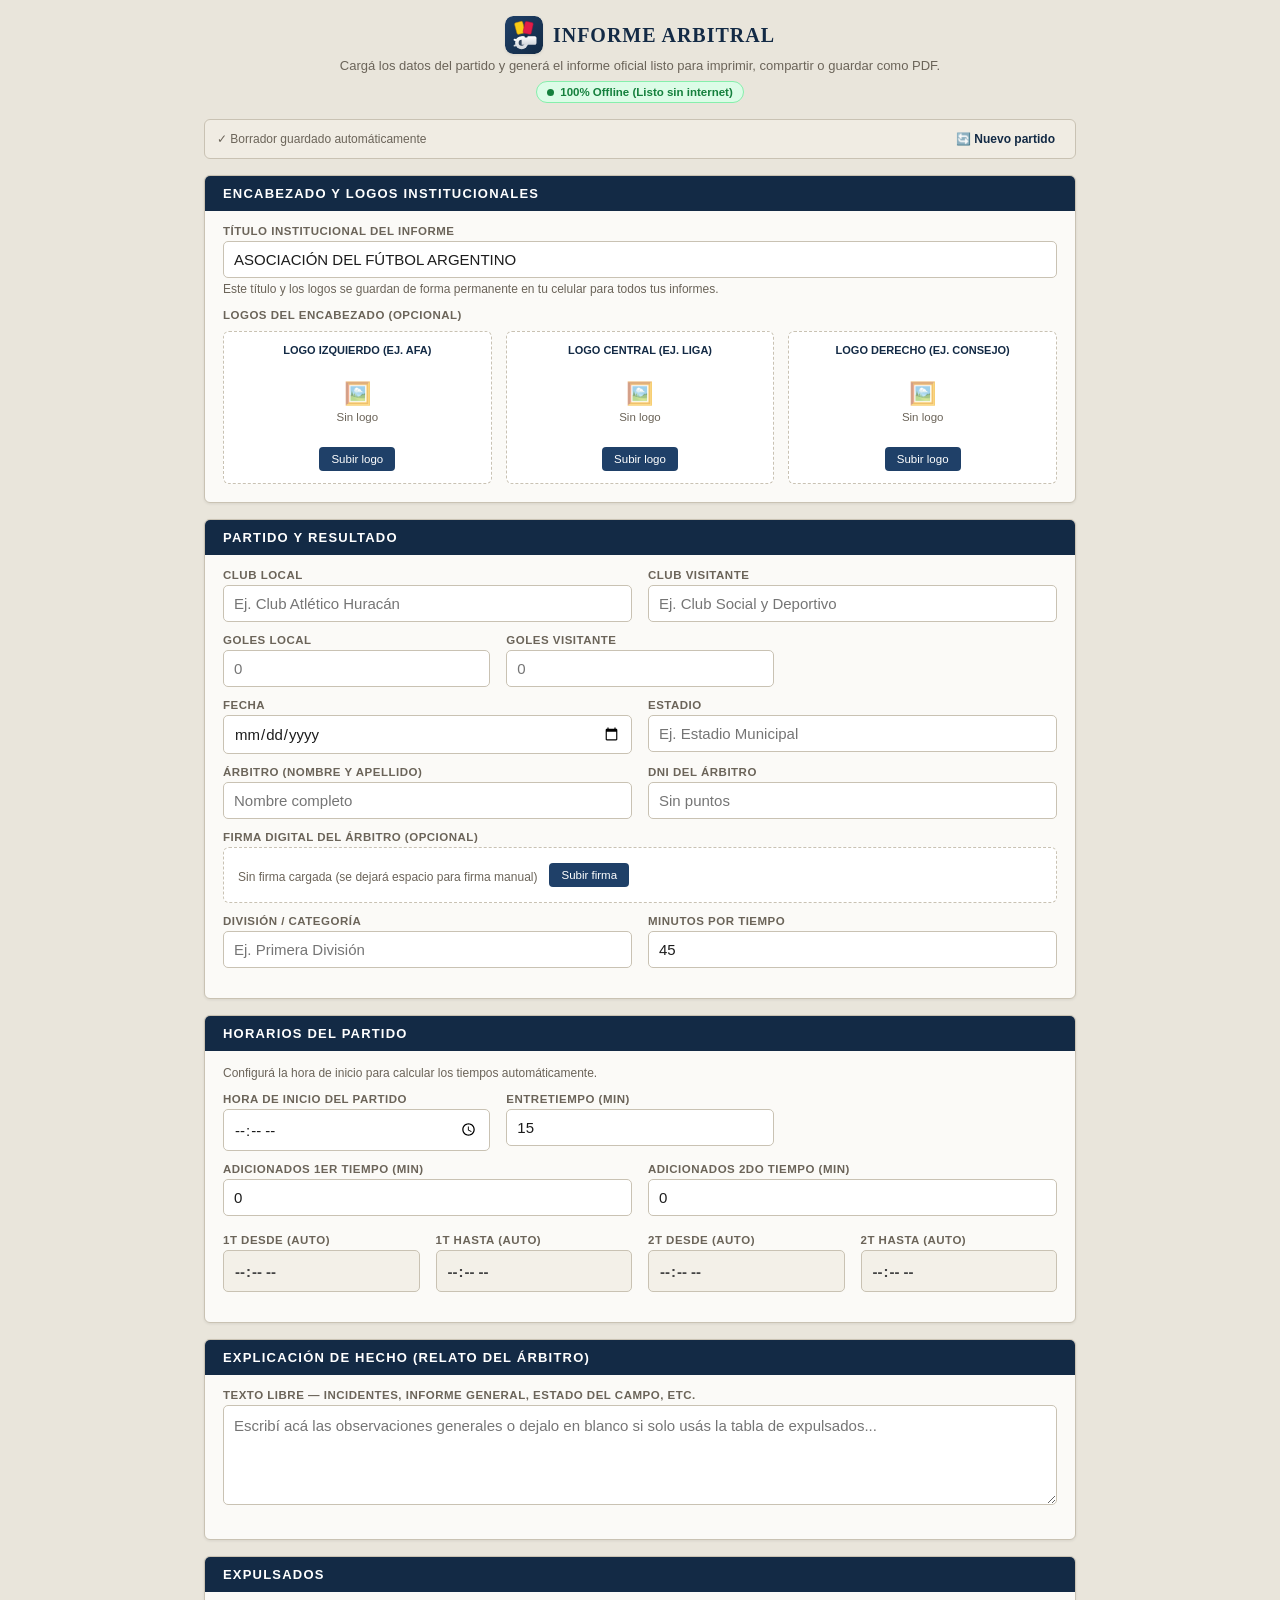
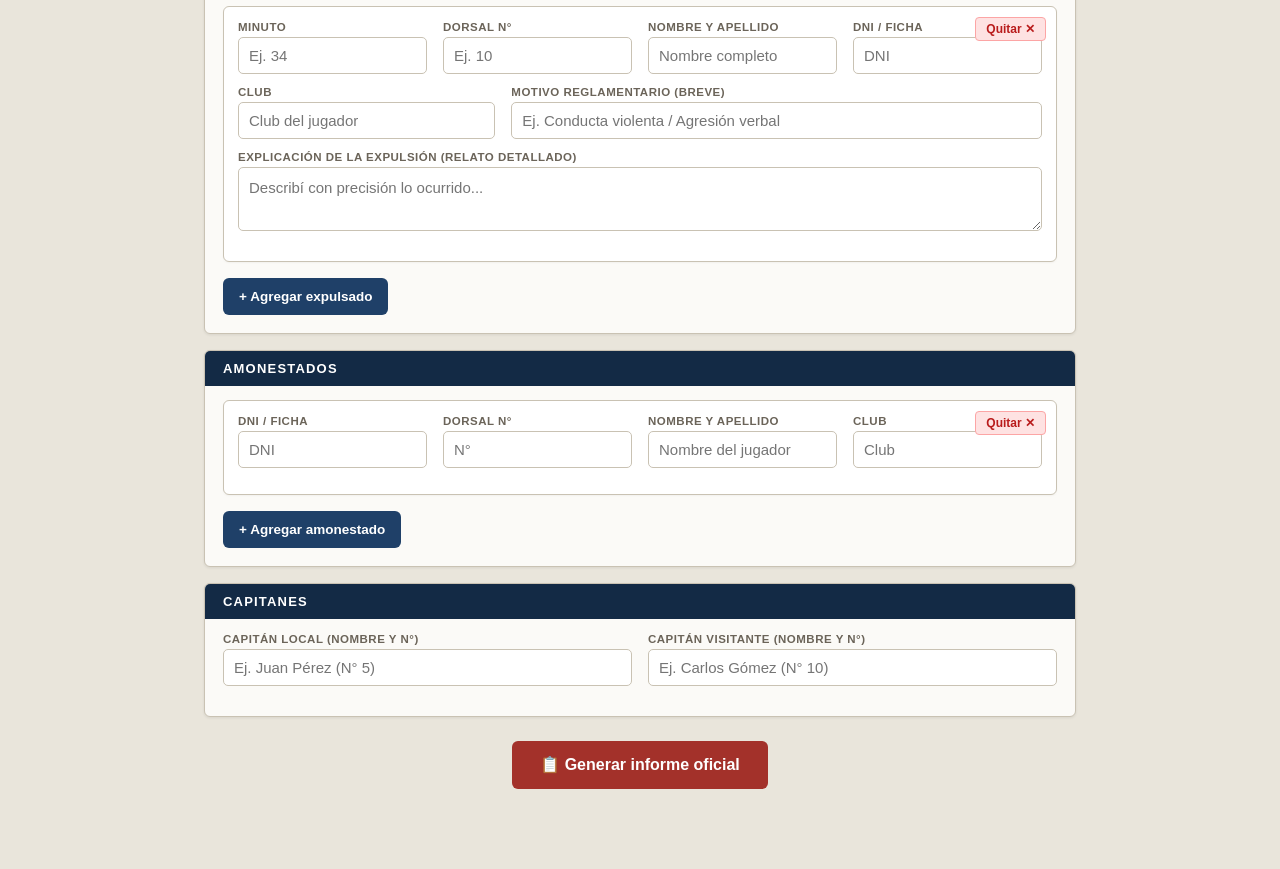
==== app/index.html @ c2d67154 "feat: add initial PWA setup with service worker, manifest, and offline capabilities - Created index." ====
<!DOCTYPE html>
<html lang="es">
<head>
  <meta charset="UTF-8">
  <meta name="viewport" content="width=device-width, initial-scale=1.0, maximum-scale=1.0, user-scalable=no, viewport-fit=cover">
  <title>Informe Arbitral - Fútbol Oficial</title>
  
  <!-- PWA & Mobile Meta Tags -->
  <meta name="theme-color" content="#132a45">
  <meta name="mobile-web-app-capable" content="yes">
  <meta name="apple-mobile-web-app-capable" content="yes">
  <meta name="apple-mobile-web-app-status-bar-style" content="black-translucent">
  <meta name="apple-mobile-web-app-title" content="Informe Árbitro">
  <meta name="description" content="Generador de informes arbitrales de fútbol reglamentarios, cálculo de tiempos y actas oficiales 100% offline.">

  <link rel="icon" type="image/svg+xml" href="favicon.svg">
  <link rel="apple-touch-icon" href="icons/apple-touch-icon.png">
  <link rel="manifest" href="manifest.webmanifest">
  <link rel="stylesheet" href="styles.css">
</head>
<body>
  <div class="app">

    <!-- Header Superior -->
    <header class="top">
      <div class="header-brand">
        <img src="favicon.svg" alt="Logo" class="app-logo-badge">
        <h1>Informe Arbitral</h1>
      </div>
      <p>Cargá los datos del partido y generá el informe oficial listo para imprimir, compartir o guardar como PDF.</p>
      
      <div class="status-bar">
        <span class="badge-offline" id="statusBadge">
          <span class="badge-dot"></span>
          <span id="statusText">100% Offline (Listo sin internet)</span>
        </span>
      </div>
    </header>

    <!-- Banner de Instalación PWA (Móviles / Tablets) -->
    <div class="install-banner" id="installBanner">
      <div class="install-banner-text">
        <span class="icon">📱</span>
        <div>
          <div class="install-banner-title">Instalar App en el Celular</div>
          <span style="font-size: 12px; opacity: 0.9;">Usala en la cancha sin conexión ni datos móviles.</span>
        </div>
      </div>
      <div class="install-banner-actions">
        <button type="button" class="btn-install-app" id="btnInstallApp" onclick="triggerInstallPrompt()">Instalar</button>
        <button type="button" class="btn-dismiss-install" onclick="dismissInstallBanner()" title="Cerrar">✕</button>
      </div>
    </div>

    <!-- Barra de Herramientas Rápidas -->
    <div class="quick-tools-bar" id="quickToolsBar">
      <div class="auto-save-status" id="saveIndicator">
        <span>✓ Borrador guardado automáticamente</span>
      </div>
      <div>
        <button type="button" class="btn-link-action" onclick="confirmarNuevoPartido()">🔄 Nuevo partido</button>
      </div>
    </div>

    <!-- Vista de Formulario -->
    <div id="formView">

      <!-- Personalización del Encabezado y Logos -->
      <div class="card">
        <h2>Encabezado y Logos Institucionales</h2>
        <div class="field">
          <label for="headerTitle">Título institucional del informe</label>
          <input
            id="headerTitle"
            type="text"
            value="ASOCIACIÓN DEL FÚTBOL ARGENTINO"
          />
          <p class="hint">Este título y los logos se guardan de forma permanente en tu celular para todos tus informes.</p>
        </div>

        <label>Logos del encabezado (opcional)</label>
        <div class="logo-uploaders-grid">
          <!-- Logo Izquierdo -->
          <div class="logo-slot" id="logoLeftSlot">
            <div class="logo-slot-title">Logo Izquierdo (Ej. AFA)</div>
            <div class="logo-preview-container" id="logoLeftPreview">
              <div class="logo-empty-placeholder">
                <span class="icon">🖼️</span>
                <span>Sin logo</span>
              </div>
            </div>
            <div class="file-input-wrapper" id="logoLeftUploadWrapper">
              <span class="btn-upload-logo">Subir logo</span>
              <input
                type="file"
                id="logoLeftInput"
                accept="image/*"
                onchange="handleLogoUpload('logoLeft', this)"
              />
            </div>
            <button
              type="button"
              class="btn-remove-logo"
              id="logoLeftRemoveBtn"
              style="display: none;"
              onclick="removeLogo('logoLeft')"
            >
              Quitar
            </button>
          </div>

          <!-- Logo Central -->
          <div class="logo-slot" id="logoCenterSlot">
            <div class="logo-slot-title">Logo Central (Ej. Liga)</div>
            <div class="logo-preview-container" id="logoCenterPreview">
              <div class="logo-empty-placeholder">
                <span class="icon">🖼️</span>
                <span>Sin logo</span>
              </div>
            </div>
            <div class="file-input-wrapper" id="logoCenterUploadWrapper">
              <span class="btn-upload-logo">Subir logo</span>
              <input
                type="file"
                id="logoCenterInput"
                accept="image/*"
                onchange="handleLogoUpload('logoCenter', this)"
              />
            </div>
            <button
              type="button"
              class="btn-remove-logo"
              id="logoCenterRemoveBtn"
              style="display: none;"
              onclick="removeLogo('logoCenter')"
            >
              Quitar
            </button>
          </div>

          <!-- Logo Derecho -->
          <div class="logo-slot" id="logoRightSlot">
            <div class="logo-slot-title">Logo Derecho (Ej. Consejo)</div>
            <div class="logo-preview-container" id="logoRightPreview">
              <div class="logo-empty-placeholder">
                <span class="icon">🖼️</span>
                <span>Sin logo</span>
              </div>
            </div>
            <div class="file-input-wrapper" id="logoRightUploadWrapper">
              <span class="btn-upload-logo">Subir logo</span>
              <input
                type="file"
                id="logoRightInput"
                accept="image/*"
                onchange="handleLogoUpload('logoRight', this)"
              />
            </div>
            <button
              type="button"
              class="btn-remove-logo"
              id="logoRightRemoveBtn"
              style="display: none;"
              onclick="removeLogo('logoRight')"
            >
              Quitar
            </button>
          </div>
        </div>
      </div>

      <!-- Partido y Resultado -->
      <div class="card">
        <h2>Partido y resultado</h2>
        <div class="grid">
          <div class="field">
            <label for="clubLocal">Club local</label>
            <input id="clubLocal" placeholder="Ej. Club Atlético Huracán" />
          </div>
          <div class="field">
            <label for="clubVisitante">Club visitante</label>
            <input id="clubVisitante" placeholder="Ej. Club Social y Deportivo" />
          </div>
        </div>
        <div class="grid cols3">
          <div class="field">
            <label for="golesLocal">Goles local</label>
            <input id="golesLocal" type="number" inputmode="numeric" min="0" placeholder="0" />
          </div>
          <div class="field">
            <label for="golesVisitante">Goles visitante</label>
            <input id="golesVisitante" type="number" inputmode="numeric" min="0" placeholder="0" />
          </div>
          <div></div>
        </div>
        <div class="grid">
          <div class="field">
            <label for="fecha">Fecha</label>
            <input id="fecha" type="date" />
          </div>
          <div class="field">
            <label for="estadio">Estadio</label>
            <input id="estadio" placeholder="Ej. Estadio Municipal" />
          </div>
        </div>
        <div class="grid">
          <div class="field">
            <label for="arbitro">Árbitro (Nombre y Apellido)</label>
            <input id="arbitro" oninput="saveRefereeData()" placeholder="Nombre completo" />
          </div>
          <div class="field">
            <label for="arbitroDni">DNI del árbitro</label>
            <input id="arbitroDni" inputmode="numeric" oninput="saveRefereeData()" placeholder="Sin puntos" />
          </div>
        </div>
        <div class="field">
          <label>Firma digital del árbitro (opcional)</label>
          <div class="signature-upload-wrapper">
            <div class="signature-preview" id="signaturePreview">
              <span class="hint">Sin firma cargada (se dejará espacio para firma manual)</span>
            </div>
            <div class="file-input-wrapper" id="signatureUploadBtnWrapper">
              <span class="btn-upload-logo">Subir firma</span>
              <input
                type="file"
                id="signatureInput"
                accept="image/*"
                onchange="handleSignatureUpload(this)"
              />
            </div>
            <button
              type="button"
              class="btn-remove-logo"
              id="signatureRemoveBtn"
              style="display: none;"
              onclick="removeSignature()"
            >
              Quitar firma
            </button>
          </div>
        </div>
        <div class="grid">
          <div class="field">
            <label for="division">División / Categoría</label>
            <input
              id="division"
              list="divisionesSugeridas"
              placeholder="Ej. Primera División"
              oninput="onDivisionChange()"
            />
            <datalist id="divisionesSugeridas">
              <option value="Primera División">
              <option value="Reserva">
              <option value="Sub-21">
              <option value="Sub-17">
              <option value="Sub-15">
              <option value="Femenino">
              <option value="Senior / Veteranos">
            </datalist>
          </div>
          <div class="field">
            <label for="duracionTiempo">Minutos por tiempo</label>
            <input
              id="duracionTiempo"
              type="number"
              inputmode="numeric"
              min="1"
              max="90"
              value="45"
              oninput="recalcularHorarios()"
              onchange="recalcularHorarios()"
            />
          </div>
        </div>
      </div>

      <!-- Horarios -->
      <div class="card">
        <h2>Horarios del Partido</h2>
        <p class="hint" id="duracionHint">Configurá la hora de inicio para calcular los tiempos automáticamente.</p>
        <div class="grid cols3">
          <div class="field">
            <label for="horaInicio">Hora de inicio del partido</label>
            <input id="horaInicio" type="time" onchange="recalcularHorarios()" />
          </div>
          <div class="field">
            <label for="descanso">Entretiempo (min)</label>
            <input id="descanso" type="number" inputmode="numeric" min="0" value="15" oninput="recalcularHorarios()" onchange="recalcularHorarios()" />
          </div>
          <div></div>
        </div>
        <div class="grid">
          <div class="field">
            <label for="adic1">Adicionados 1er tiempo (min)</label>
            <input id="adic1" type="number" inputmode="numeric" min="0" value="0" oninput="recalcularHorarios()" onchange="recalcularHorarios()" />
          </div>
          <div class="field">
            <label for="adic2">Adicionados 2do tiempo (min)</label>
            <input id="adic2" type="number" inputmode="numeric" min="0" value="0" oninput="recalcularHorarios()" onchange="recalcularHorarios()" />
          </div>
        </div>
        <div class="grid cols4" style="margin-top: 6px">
          <div class="field">
            <label>1T Desde (auto)</label>
            <input id="t1desde" type="time" readonly />
          </div>
          <div class="field">
            <label>1T Hasta (auto)</label>
            <input id="t1hasta" type="time" readonly />
          </div>
          <div class="field">
            <label>2T Desde (auto)</label>
            <input id="t2desde" type="time" readonly />
          </div>
          <div class="field">
            <label>2T Hasta (auto)</label>
            <input id="t2hasta" type="time" readonly />
          </div>
        </div>
      </div>

      <!-- Explicación de Hecho -->
      <div class="card">
        <h2>Explicación de hecho (relato del árbitro)</h2>
        <div class="field">
          <label for="relato">Texto libre — incidentes, informe general, estado del campo, etc.</label>
          <textarea
            id="relato"
            placeholder="Escribí acá las observaciones generales o dejalo en blanco si solo usás la tabla de expulsados..."
            style="min-height: 100px"
          ></textarea>
        </div>
      </div>

      <!-- Expulsados -->
      <div class="card">
        <h2>Expulsados</h2>
        <div id="expulsadosList"></div>
        <button type="button" class="add-btn" onclick="addExpulsado()">+ Agregar expulsado</button>
      </div>

      <!-- Amonestados -->
      <div class="card">
        <h2>Amonestados</h2>
        <div id="amonestadosList"></div>
        <button type="button" class="add-btn" onclick="addAmonestado()">+ Agregar amonestado</button>
      </div>

      <!-- Capitanes -->
      <div class="card">
        <h2>Capitanes</h2>
        <div class="grid">
          <div class="field">
            <label for="capLocal">Capitán local (nombre y N°)</label>
            <input id="capLocal" placeholder="Ej. Juan Pérez (N° 5)" />
          </div>
          <div class="field">
            <label for="capVisitante">Capitán visitante (nombre y N°)</label>
            <input id="capVisitante" placeholder="Ej. Carlos Gómez (N° 10)" />
          </div>
        </div>
      </div>

      <div class="actions">
        <button type="button" class="btn-primary" onclick="generarInforme()">📋 Generar informe oficial</button>
      </div>
    </div>

    <!-- Vista de Reporte Final -->
    <div id="reportView">
      <div class="print-toolbar">
        <button type="button" class="btn-secondary" onclick="volverAFormulario()">← Editar datos</button>
        <button type="button" class="btn-primary" onclick="imprimirInforme()">🖨️ Imprimir / Guardar PDF</button>
        <button type="button" class="btn-share" onclick="compartirInforme()">📲 Compartir (WhatsApp)</button>
        <button type="button" class="btn-secondary" onclick="copiarTextoInforme()">📋 Copiar Resumen</button>
      </div>
      <div class="report-page" id="reportContent"></div>
    </div>

  </div>

  <!-- Toast Notification -->
  <div class="toast-container" id="toast">
    <span id="toastMessage">✓ Notificación</span>
  </div>

  <!-- Modal Instrucciones iOS -->
  <div class="modal-overlay" id="iosInstallModal">
    <div class="modal-card">
      <div style="font-size: 36px; margin-bottom: 8px;">📲</div>
      <h3>Cómo instalar en tu iPhone / iPad</h3>
      <ol>
        <li>Toca el botón <strong>Compartir</strong> <span style="font-size: 16px;">(el ícono de la flecha hacia arriba ⎋)</span> en la barra inferior de Safari.</li>
        <li>Baja por las opciones y selecciona <strong>"Agregar a pantalla de inicio"</strong> ➕.</li>
        <li>Toca <strong>"Agregar"</strong> arriba a la derecha.</li>
      </ol>
      <button type="button" class="btn-modal-close" onclick="closeIosModal()">Entendido</button>
    </div>
  </div>

  <script src="app.js"></script>
</body>
</html>
---- app/styles.css ----
:root {
  --navy: #132a45;
  --navy-light: #1f4068;
  --paper: #fbfaf7;
  --line: #c9c2b3;
  --accent: #a3312a;
  --accent-hover: #88241e;
  --ink: #1c1c1c;
  --muted: #6b6459;
  --green: #15803d;
  --green-light: #dcfce7;
  --green-border: #86efac;
  --amber: #b45309;
  --amber-light: #fef3c7;
  --shadow-sm: 0 1px 3px rgba(0, 0, 0, 0.08);
  --shadow-md: 0 4px 12px rgba(0, 0, 0, 0.12);
  --radius-sm: 6px;
  --radius-md: 10px;
}

* {
  box-sizing: border-box;
  -webkit-tap-highlight-color: transparent;
}

body {
  margin: 0;
  font-family: 'Georgia', 'Times New Roman', serif;
  background: #e9e5db;
  color: var(--ink);
  min-height: 100vh;
  padding-bottom: env(safe-area-inset-bottom, 20px);
}

.app {
  max-width: 900px;
  margin: 0 auto;
  padding: 16px 14px 80px;
  padding-top: max(16px, env(safe-area-inset-top, 16px));
}

/* ---- HEADER SUPERIOR & ESTADO ---- */
header.top {
  text-align: center;
  margin-bottom: 16px;
}

.header-brand {
  display: flex;
  align-items: center;
  justify-content: center;
  gap: 10px;
  margin-bottom: 4px;
}

.app-logo-badge {
  width: 38px;
  height: 38px;
  border-radius: 8px;
  box-shadow: var(--shadow-sm);
}

header.top h1 {
  font-size: 20px;
  letter-spacing: 1px;
  color: var(--navy);
  margin: 0;
  text-transform: uppercase;
}

header.top p {
  margin: 4px 0 8px;
  color: var(--muted);
  font-size: 13px;
  font-family: -apple-system, BlinkMacSystemFont, "Segoe UI", Roboto, Helvetica, Arial, sans-serif;
}

/* Badges de Estado */
.status-bar {
  display: flex;
  justify-content: center;
  align-items: center;
  gap: 8px;
  flex-wrap: wrap;
  margin-top: 6px;
}

.badge-offline {
  display: inline-flex;
  align-items: center;
  gap: 6px;
  background: var(--green-light);
  color: var(--green);
  border: 1px solid var(--green-border);
  padding: 4px 10px;
  border-radius: 20px;
  font-size: 11.5px;
  font-weight: 600;
  font-family: -apple-system, BlinkMacSystemFont, "Segoe UI", Roboto, Helvetica, Arial, sans-serif;
}

.badge-dot {
  width: 7px;
  height: 7px;
  background-color: var(--green);
  border-radius: 50%;
  animation: pulse-green 2s infinite;
}

@keyframes pulse-green {
  0% { transform: scale(0.95); opacity: 0.8; }
  50% { transform: scale(1.2); opacity: 1; }
  100% { transform: scale(0.95); opacity: 0.8; }
}

/* ---- BANNER DE INSTALACIÓN PWA ---- */
.install-banner {
  display: none;
  background: linear-gradient(135deg, var(--navy) 0%, var(--navy-light) 100%);
  color: #fff;
  padding: 12px 16px;
  border-radius: var(--radius-md);
  margin-bottom: 16px;
  box-shadow: var(--shadow-md);
  align-items: center;
  justify-content: space-between;
  gap: 12px;
  font-family: -apple-system, BlinkMacSystemFont, "Segoe UI", Roboto, Helvetica, Arial, sans-serif;
}

.install-banner-text {
  display: flex;
  align-items: center;
  gap: 10px;
  font-size: 13px;
}

.install-banner-text .icon {
  font-size: 24px;
}

.install-banner-title {
  font-weight: bold;
  font-size: 14px;
}

.install-banner-actions {
  display: flex;
  align-items: center;
  gap: 8px;
}

.btn-install-app {
  background: #facc15;
  color: #111;
  font-weight: bold;
  border: none;
  padding: 8px 14px;
  border-radius: 6px;
  font-size: 13px;
  cursor: pointer;
  white-space: nowrap;
  transition: transform 0.1s, background-color 0.2s;
}

.btn-install-app:active {
  transform: scale(0.96);
}

.btn-dismiss-install {
  background: transparent;
  color: rgba(255, 255, 255, 0.7);
  border: none;
  font-size: 18px;
  cursor: pointer;
  padding: 4px 6px;
}

/* Barra de herramientas rápida */
.quick-tools-bar {
  display: flex;
  justify-content: space-between;
  align-items: center;
  background: #f0ece3;
  border: 1px solid var(--line);
  border-radius: var(--radius-sm);
  padding: 8px 12px;
  margin-bottom: 16px;
  font-family: -apple-system, BlinkMacSystemFont, "Segoe UI", Roboto, Helvetica, Arial, sans-serif;
  font-size: 12px;
}

.auto-save-status {
  color: var(--muted);
  display: flex;
  align-items: center;
  gap: 5px;
}

.btn-link-action {
  background: none;
  border: none;
  color: var(--navy);
  font-weight: 600;
  font-size: 12px;
  cursor: pointer;
  padding: 4px 8px;
  border-radius: 4px;
}

.btn-link-action:hover {
  background: rgba(19, 42, 69, 0.08);
}

/* ---- CARDS & FORMULARIO ---- */
.card {
  background: var(--paper);
  border: 1px solid var(--line);
  border-radius: var(--radius-sm);
  padding: 18px 18px;
  margin-bottom: 16px;
  box-shadow: var(--shadow-sm);
}

.card h2 {
  font-family: -apple-system, BlinkMacSystemFont, "Segoe UI", Roboto, Helvetica, Arial, sans-serif;
  font-size: 13px;
  letter-spacing: 1.2px;
  text-transform: uppercase;
  color: #fff;
  background: var(--navy);
  margin: -18px -18px 14px;
  padding: 10px 18px;
  border-radius: 5px 5px 0 0;
  display: flex;
  align-items: center;
  justify-content: space-between;
}

.grid {
  display: grid;
  grid-template-columns: 1fr 1fr;
  gap: 12px 16px;
}

.grid.cols3 {
  grid-template-columns: 1fr 1fr 1fr;
}

.grid.cols4 {
  grid-template-columns: 1fr 1fr 1fr 1fr;
}

@media (max-width: 640px) {
  .grid,
  .grid.cols3,
  .grid.cols4 {
    grid-template-columns: 1fr;
    gap: 10px;
  }
}

label {
  font-family: -apple-system, BlinkMacSystemFont, "Segoe UI", Roboto, Helvetica, Arial, sans-serif;
  font-size: 11.5px;
  color: var(--muted);
  text-transform: uppercase;
  letter-spacing: 0.5px;
  display: block;
  margin-bottom: 4px;
  font-weight: 600;
}

input,
select,
textarea {
  width: 100%;
  font-family: -apple-system, BlinkMacSystemFont, "Segoe UI", Roboto, Helvetica, Arial, sans-serif;
  font-size: 15px; /* Evita auto-zoom en Safari iOS */
  padding: 9px 10px;
  border: 1px solid var(--line);
  border-radius: 5px;
  background: #fff;
  color: var(--ink);
  transition: border-color 0.2s, box-shadow 0.2s;
}

input:focus,
select:focus,
textarea:focus {
  outline: none;
  border-color: var(--navy-light);
  box-shadow: 0 0 0 2px rgba(31, 64, 104, 0.15);
}

input[readonly] {
  background-color: #f3f0e8;
  color: #444;
  font-weight: bold;
}

textarea {
  resize: vertical;
  min-height: 64px;
  line-height: 1.4;
}

.field {
  margin-bottom: 12px;
}

.row-item {
  border: 1px solid var(--line);
  border-radius: var(--radius-sm);
  padding: 14px 14px;
  margin-bottom: 12px;
  background: #fff;
  position: relative;
  box-shadow: 0 1px 2px rgba(0,0,0,0.04);
}

.row-item .del {
  position: absolute;
  top: 10px;
  right: 10px;
  background: #fee2e2;
  border: 1px solid #fca5a5;
  color: #b91c1c;
  font-family: -apple-system, BlinkMacSystemFont, "Segoe UI", Roboto, sans-serif;
  font-size: 12px;
  font-weight: bold;
  cursor: pointer;
  width: auto;
  padding: 4px 10px;
  border-radius: 4px;
  transition: background 0.15s;
}

.row-item .del:hover {
  background: #fecaca;
}

.add-btn {
  font-family: -apple-system, BlinkMacSystemFont, "Segoe UI", Roboto, sans-serif;
  background: var(--navy-light);
  color: #fff;
  border: none;
  padding: 11px 16px;
  border-radius: 6px;
  font-size: 13.5px;
  font-weight: 600;
  cursor: pointer;
  margin-top: 4px;
  display: inline-flex;
  align-items: center;
  gap: 6px;
  transition: background 0.2s;
}

.add-btn:hover {
  background: var(--navy);
}

.actions {
  display: flex;
  gap: 12px;
  justify-content: center;
  margin-top: 24px;
  flex-wrap: wrap;
}

.btn-primary {
  font-family: -apple-system, BlinkMacSystemFont, "Segoe UI", Roboto, sans-serif;
  background: var(--accent);
  color: #fff;
  border: none;
  padding: 14px 28px;
  border-radius: 6px;
  font-size: 16px;
  font-weight: bold;
  cursor: pointer;
  transition: background 0.2s, transform 0.1s;
  min-height: 48px;
  display: inline-flex;
  align-items: center;
  justify-content: center;
  gap: 8px;
}

.btn-primary:hover {
  background: var(--accent-hover);
}

.btn-primary:active {
  transform: scale(0.98);
}

.btn-secondary {
  font-family: -apple-system, BlinkMacSystemFont, "Segoe UI", Roboto, sans-serif;
  background: #fff;
  color: var(--navy);
  border: 1.5px solid var(--navy);
  padding: 13px 24px;
  border-radius: 6px;
  font-size: 15px;
  font-weight: 600;
  cursor: pointer;
  transition: background 0.2s;
  min-height: 48px;
  display: inline-flex;
  align-items: center;
  justify-content: center;
  gap: 8px;
}

.btn-secondary:hover {
  background: #f0f0f0;
}

.btn-share {
  font-family: -apple-system, BlinkMacSystemFont, "Segoe UI", Roboto, sans-serif;
  background: #25d366;
  color: #fff;
  border: none;
  padding: 13px 22px;
  border-radius: 6px;
  font-size: 15px;
  font-weight: bold;
  cursor: pointer;
  min-height: 48px;
  display: inline-flex;
  align-items: center;
  justify-content: center;
  gap: 8px;
  box-shadow: 0 2px 4px rgba(37, 211, 102, 0.3);
  transition: opacity 0.2s;
}

.btn-share:hover {
  opacity: 0.92;
}

.hint {
  font-family: -apple-system, BlinkMacSystemFont, "Segoe UI", Roboto, sans-serif;
  font-size: 12px;
  color: var(--muted);
  margin-top: 3px;
  line-height: 1.35;
}

/* ---- LOGO UPLOADERS ---- */
.logo-uploaders-grid {
  display: grid;
  grid-template-columns: 1fr 1fr 1fr;
  gap: 14px;
  margin-top: 10px;
}

@media (max-width: 640px) {
  .logo-uploaders-grid {
    grid-template-columns: 1fr;
  }
}

.logo-slot {
  background: #fff;
  border: 1px dashed var(--line);
  border-radius: 6px;
  padding: 12px;
  text-align: center;
  position: relative;
  display: flex;
  flex-direction: column;
  align-items: center;
  justify-content: center;
  min-height: 135px;
  transition: border-color 0.2s, background-color 0.2s;
}

.logo-slot:hover {
  border-color: var(--navy-light);
  background: #faf9f6;
}

.logo-slot-title {
  font-family: -apple-system, BlinkMacSystemFont, "Segoe UI", Roboto, sans-serif;
  font-size: 11px;
  font-weight: bold;
  color: var(--navy);
  text-transform: uppercase;
  margin-bottom: 8px;
}

.logo-preview-container {
  width: 100%;
  height: 75px;
  display: flex;
  align-items: center;
  justify-content: center;
  margin-bottom: 8px;
}

.logo-preview-img {
  max-width: 100%;
  max-height: 75px;
  object-fit: contain;
  border-radius: 3px;
}

.logo-empty-placeholder {
  font-family: -apple-system, BlinkMacSystemFont, "Segoe UI", Roboto, sans-serif;
  font-size: 11.5px;
  color: var(--muted);
  display: flex;
  flex-direction: column;
  align-items: center;
  gap: 4px;
}

.logo-empty-placeholder span.icon {
  font-size: 22px;
  opacity: 0.6;
}

.file-input-wrapper {
  position: relative;
  overflow: hidden;
  display: inline-block;
  cursor: pointer;
}

.file-input-wrapper input[type="file"] {
  position: absolute;
  left: 0;
  top: 0;
  opacity: 0;
  width: 100%;
  height: 100%;
  cursor: pointer;
}

.btn-upload-logo {
  font-family: -apple-system, BlinkMacSystemFont, "Segoe UI", Roboto, sans-serif;
  font-size: 11.5px;
  padding: 6px 12px;
  background: var(--navy-light);
  color: #fff;
  border-radius: 4px;
  cursor: pointer;
  display: inline-block;
  pointer-events: none;
}

.btn-remove-logo {
  font-family: -apple-system, BlinkMacSystemFont, "Segoe UI", Roboto, sans-serif;
  font-size: 11.5px;
  background: #fff;
  color: var(--accent);
  border: 1px solid var(--accent);
  padding: 4px 10px;
  border-radius: 4px;
  cursor: pointer;
  margin-top: 4px;
}

.btn-remove-logo:hover {
  background: var(--accent);
  color: #fff;
}

/* ---- FIRMA DIGITAL ---- */
.signature-upload-wrapper {
  display: flex;
  align-items: center;
  gap: 12px;
  background: #fff;
  border: 1px dashed var(--line);
  border-radius: 6px;
  padding: 10px 14px;
  flex-wrap: wrap;
  min-height: 56px;
}

.signature-preview {
  display: flex;
  align-items: center;
}

.signature-preview-img {
  max-height: 48px;
  max-width: 140px;
  object-fit: contain;
  border-radius: 3px;
}

.sign-row {
  display: flex;
  justify-content: space-between;
  align-items: flex-end;
  margin-top: 36px;
  font-size: 13px;
}

.sign-col {
  text-align: center;
  min-width: 200px;
}

.sign-img {
  max-height: 60px;
  max-width: 180px;
  object-fit: contain;
  display: block;
  margin: 0 auto 4px;
}

.sign-placeholder-space {
  height: 38px;
}

.sign-line {
  border-top: 1px solid #000;
  padding-top: 5px;
  font-size: 13px;
}

/* ---- REPORT VIEW & IMPRESIÓN ---- */
#reportView {
  display: none;
}

.print-toolbar {
  display: flex;
  gap: 10px;
  justify-content: center;
  margin-bottom: 18px;
  flex-wrap: wrap;
}

.report-page {
  background: #fff;
  border: 1px solid var(--line);
  padding: 36px 40px;
  font-family: Arial, sans-serif;
  color: #111;
  line-height: 1.5;
  -webkit-print-color-adjust: exact;
  print-color-adjust: exact;
  box-shadow: var(--shadow-sm);
}

@media (max-width: 640px) {
  .report-page {
    padding: 20px 16px;
  }
}

.report-header {
  margin-bottom: 18px;
  text-align: center;
}

.report-header-logos {
  display: flex;
  justify-content: space-between;
  align-items: center;
  margin-bottom: 14px;
  padding: 0 10px;
  min-height: 70px;
}

.report-header-logos.single {
  justify-content: center;
}

.report-header-logos.double {
  justify-content: space-around;
}

.report-header-logos img {
  height: 70px;
  max-height: 70px;
  width: auto;
  object-fit: contain;
}

.report-header-title {
  font-size: 16px;
  font-weight: bold;
  letter-spacing: 0.5px;
  text-transform: uppercase;
  color: #000;
  margin: 0;
}

.report-page h1 {
  text-align: center;
  font-size: 16px;
  letter-spacing: 0.5px;
  margin: 16px 0 18px;
  text-transform: uppercase;
}

.box {
  border: 1px solid #000;
  padding: 10px 14px;
  margin-bottom: 16px;
  font-size: 13px;
}

.box .title {
  text-align: center;
  font-weight: bold;
  border-bottom: 1px solid #000;
  padding-bottom: 6px;
  margin-bottom: 8px;
}

.box p {
  margin: 5px 0;
}

.report-page h3 {
  text-align: center;
  font-size: 13px;
  margin: 20px 0 10px;
}

.report-page p.body-text {
  font-size: 13px;
  text-transform: uppercase;
  text-decoration: underline;
  margin: 0 0 12px;
}

table.rep-table {
  width: 100%;
  border-collapse: collapse;
  margin-bottom: 18px;
  font-size: 13px;
}

table.rep-table th,
table.rep-table td {
  border: 1px solid #000;
  padding: 6px 10px;
  text-align: center;
}

table.rep-table th {
  background: #f0f0f0;
}

.cap-line {
  font-size: 13px;
  margin: 8px 0;
}

/* ---- TOAST NOTIFICATION ---- */
.toast-container {
  position: fixed;
  bottom: 24px;
  left: 50%;
  transform: translateX(-50%) translateY(100px);
  background: #1e293b;
  color: #fff;
  padding: 10px 18px;
  border-radius: 30px;
  font-size: 13.5px;
  font-family: -apple-system, BlinkMacSystemFont, "Segoe UI", Roboto, sans-serif;
  font-weight: 500;
  box-shadow: 0 8px 24px rgba(0, 0, 0, 0.25);
  display: flex;
  align-items: center;
  gap: 8px;
  z-index: 9999;
  opacity: 0;
  transition: transform 0.3s cubic-bezier(0.16, 1, 0.3, 1), opacity 0.3s ease;
  pointer-events: none;
}

.toast-container.show {
  transform: translateX(-50%) translateY(0);
  opacity: 1;
}

/* ---- MODAL PARA INSTRUCCIONES iOS ---- */
.modal-overlay {
  display: none;
  position: fixed;
  top: 0;
  left: 0;
  right: 0;
  bottom: 0;
  background: rgba(0, 0, 0, 0.6);
  z-index: 10000;
  align-items: center;
  justify-content: center;
  padding: 20px;
}

.modal-card {
  background: #fff;
  border-radius: 12px;
  padding: 24px 20px;
  max-width: 400px;
  width: 100%;
  box-shadow: 0 12px 32px rgba(0,0,0,0.3);
  font-family: -apple-system, BlinkMacSystemFont, "Segoe UI", Roboto, sans-serif;
  text-align: center;
}

.modal-card h3 {
  margin-top: 0;
  color: var(--navy);
  font-size: 17px;
}

.modal-card ol {
  text-align: left;
  padding-left: 20px;
  font-size: 14px;
  line-height: 1.6;
  color: #333;
}

.modal-card .btn-modal-close {
  background: var(--navy);
  color: #fff;
  border: none;
  padding: 10px 20px;
  border-radius: 6px;
  font-weight: bold;
  cursor: pointer;
  margin-top: 14px;
}

/* ---- MEDIA PRINT ---- */
@media print {
  body {
    background: #fff;
  }
  .app {
    max-width: 100%;
    padding: 0;
  }
  .print-toolbar,
  header.top,
  .install-banner,
  .quick-tools-bar,
  .toast-container,
  .modal-overlay {
    display: none !important;
  }
  #formView {
    display: none !important;
  }
  .report-page {
    border: none;
    padding: 0;
    box-shadow: none;
  }
}
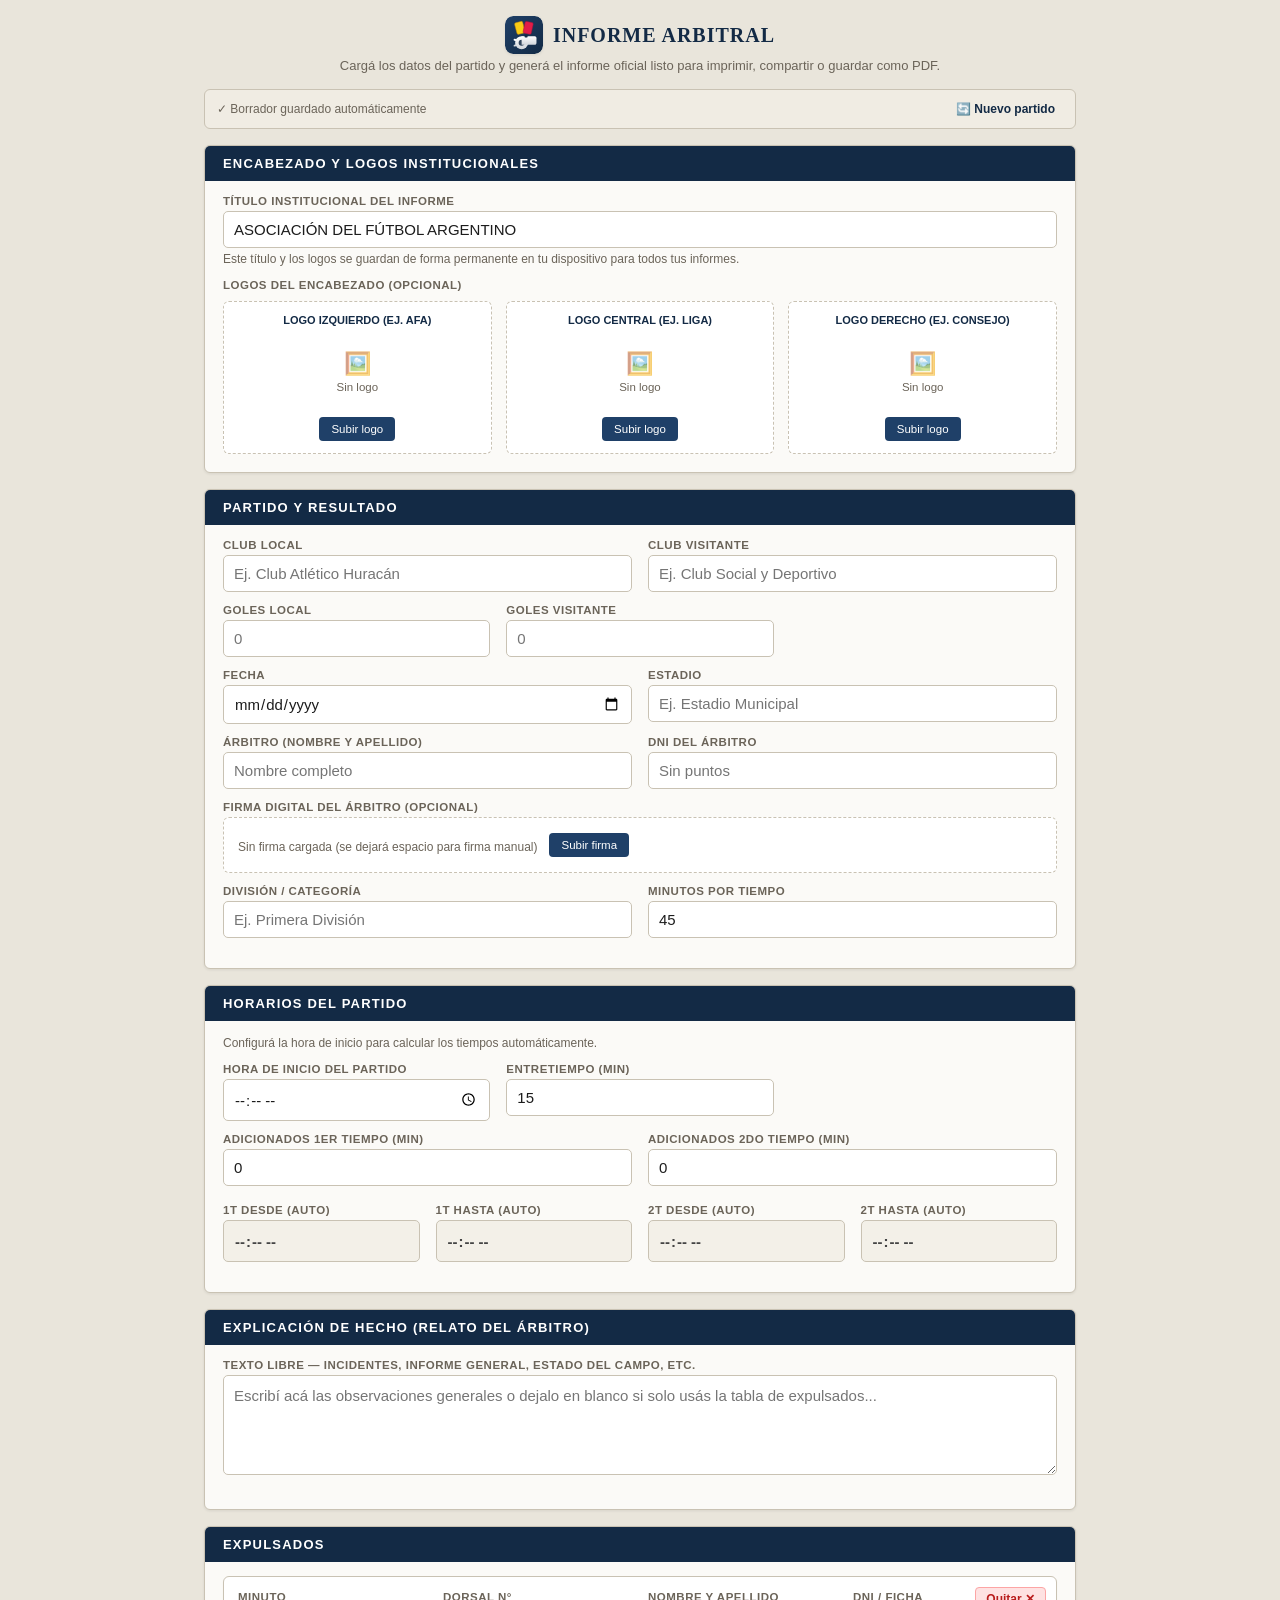
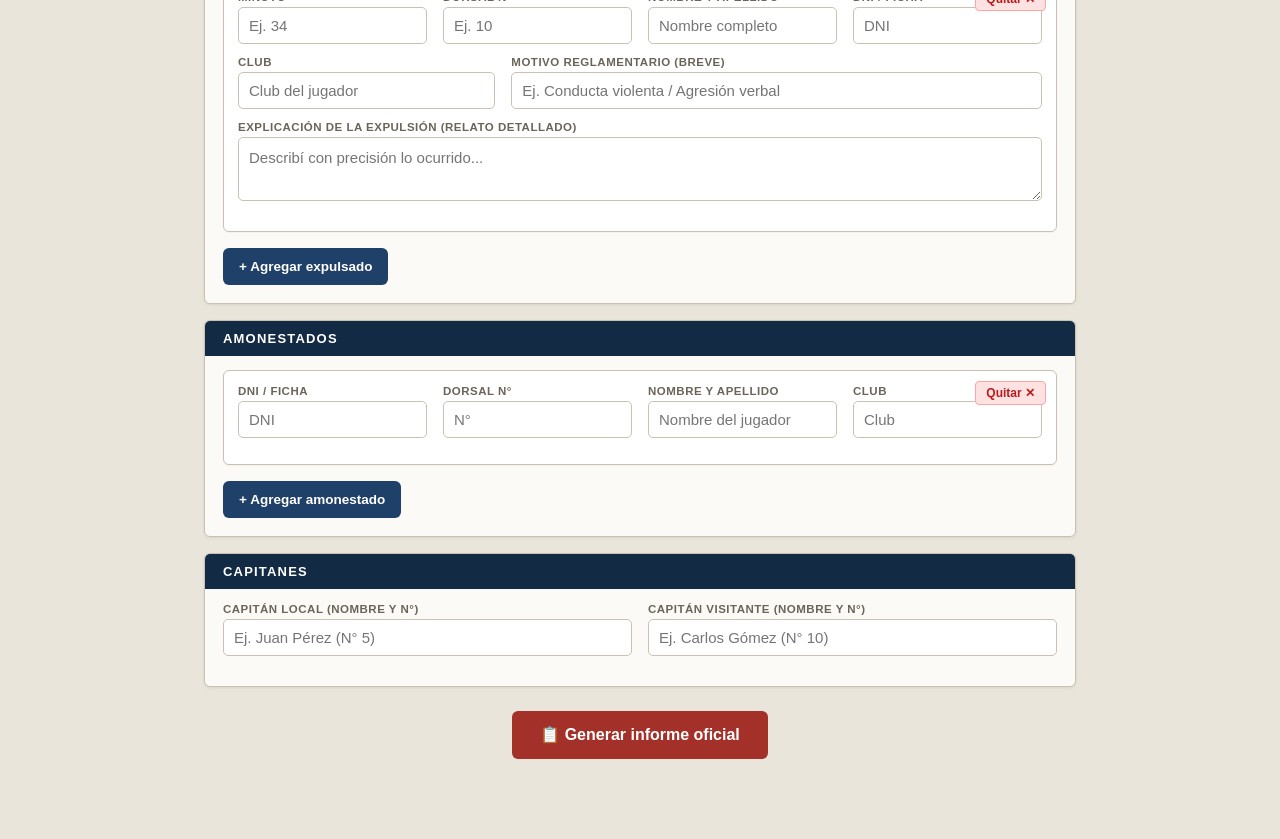
==== commit 2d045f50: "Add PWA support with service worker, manifest, and icons - Created a web app manifest (manifest.webm" ====
--- a/app/index.html
+++ b/app/index.html
@@ -28,16 +28,9 @@
         <h1>Informe Arbitral</h1>
       </div>
       <p>Cargá los datos del partido y generá el informe oficial listo para imprimir, compartir o guardar como PDF.</p>
-      
-      <div class="status-bar">
-        <span class="badge-offline" id="statusBadge">
-          <span class="badge-dot"></span>
-          <span id="statusText">100% Offline (Listo sin internet)</span>
-        </span>
-      </div>
     </header>
 
-    <!-- Banner de Instalación PWA (Móviles / Tablets) -->
+    <!-- Banner de Instalación PWA (Móviles / Tablets / PC) -->
     <div class="install-banner" id="installBanner">
       <div class="install-banner-text">
         <span class="icon">📱</span>
@@ -75,7 +68,7 @@
             type="text"
             value="ASOCIACIÓN DEL FÚTBOL ARGENTINO"
           />
-          <p class="hint">Este título y los logos se guardan de forma permanente en tu celular para todos tus informes.</p>
+          <p class="hint">Este título y los logos se guardan de forma permanente en tu dispositivo para todos tus informes.</p>
         </div>
 
         <label>Logos del encabezado (opcional)</label>
@@ -401,4 +394,3 @@
   <script src="app.js"></script>
 </body>
 </html>
-
--- a/app/styles.css
+++ b/app/styles.css
@@ -7,11 +7,6 @@
   --accent-hover: #88241e;
   --ink: #1c1c1c;
   --muted: #6b6459;
-  --green: #15803d;
-  --green-light: #dcfce7;
-  --green-border: #86efac;
-  --amber: #b45309;
-  --amber-light: #fef3c7;
   --shadow-sm: 0 1px 3px rgba(0, 0, 0, 0.08);
   --shadow-md: 0 4px 12px rgba(0, 0, 0, 0.12);
   --radius-sm: 6px;
@@ -39,7 +34,7 @@
   padding-top: max(16px, env(safe-area-inset-top, 16px));
 }
 
-/* ---- HEADER SUPERIOR & ESTADO ---- */
+/* ---- HEADER SUPERIOR ---- */
 header.top {
   text-align: center;
   margin-bottom: 16px;
@@ -69,48 +64,10 @@
 }
 
 header.top p {
-  margin: 4px 0 8px;
+  margin: 4px 0 0;
   color: var(--muted);
   font-size: 13px;
   font-family: -apple-system, BlinkMacSystemFont, "Segoe UI", Roboto, Helvetica, Arial, sans-serif;
-}
-
-/* Badges de Estado */
-.status-bar {
-  display: flex;
-  justify-content: center;
-  align-items: center;
-  gap: 8px;
-  flex-wrap: wrap;
-  margin-top: 6px;
-}
-
-.badge-offline {
-  display: inline-flex;
-  align-items: center;
-  gap: 6px;
-  background: var(--green-light);
-  color: var(--green);
-  border: 1px solid var(--green-border);
-  padding: 4px 10px;
-  border-radius: 20px;
-  font-size: 11.5px;
-  font-weight: 600;
-  font-family: -apple-system, BlinkMacSystemFont, "Segoe UI", Roboto, Helvetica, Arial, sans-serif;
-}
-
-.badge-dot {
-  width: 7px;
-  height: 7px;
-  background-color: var(--green);
-  border-radius: 50%;
-  animation: pulse-green 2s infinite;
-}
-
-@keyframes pulse-green {
-  0% { transform: scale(0.95); opacity: 0.8; }
-  50% { transform: scale(1.2); opacity: 1; }
-  100% { transform: scale(0.95); opacity: 0.8; }
 }
 
 /* ---- BANNER DE INSTALACIÓN PWA ---- */
@@ -120,6 +77,7 @@
   color: #fff;
   padding: 12px 16px;
   border-radius: var(--radius-md);
+  margin-top: 14px;
   margin-bottom: 16px;
   box-shadow: var(--shadow-md);
   align-items: center;
@@ -276,7 +234,7 @@
 textarea {
   width: 100%;
   font-family: -apple-system, BlinkMacSystemFont, "Segoe UI", Roboto, Helvetica, Arial, sans-serif;
-  font-size: 15px; /* Evita auto-zoom en Safari iOS */
+  font-size: 15px;
   padding: 9px 10px;
   border: 1px solid var(--line);
   border-radius: 5px;
@@ -861,4 +819,3 @@
     box-shadow: none;
   }
 }
-
